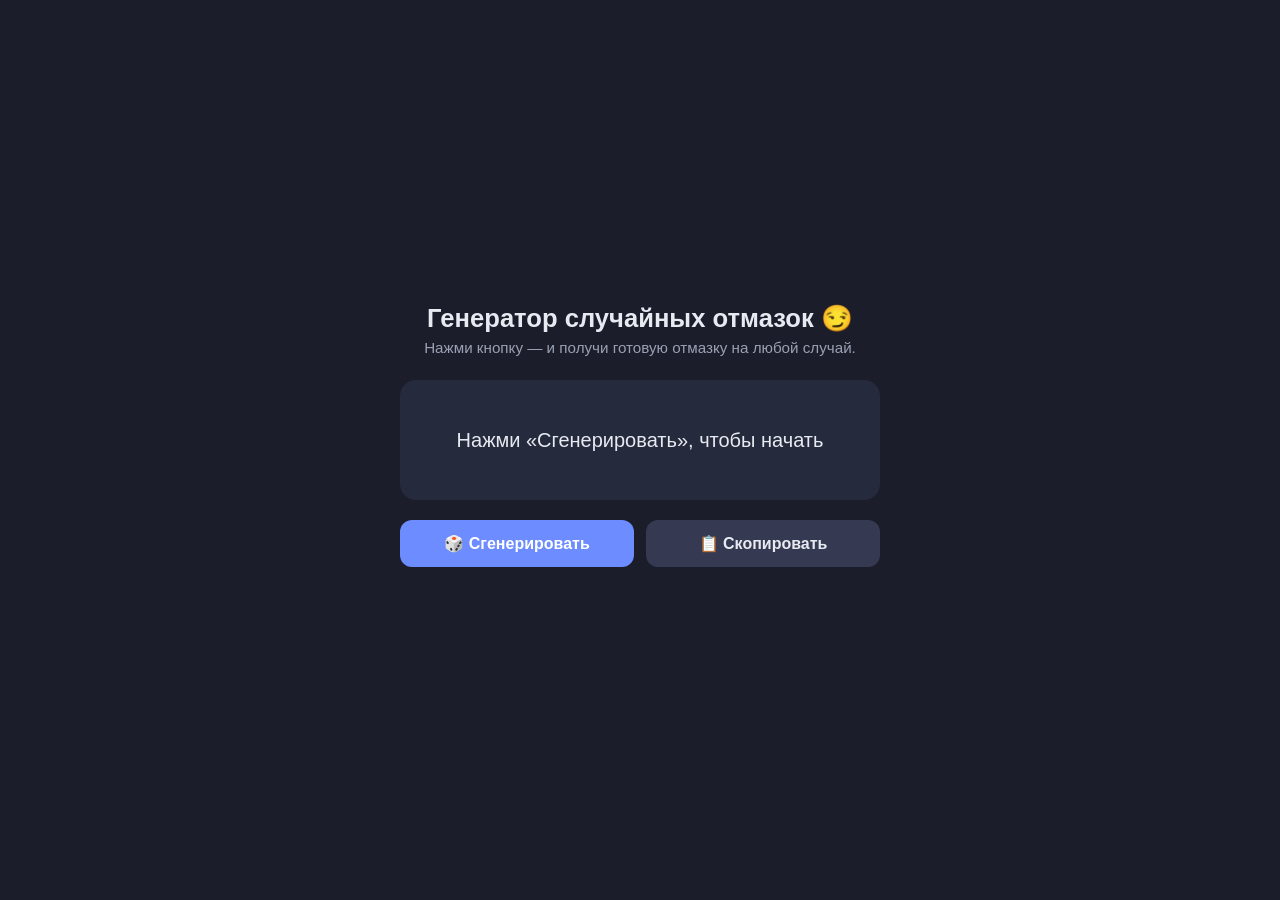
==== excuse.html @ 50b59460 "Add standalone HTML version of the excuse generator https://claude.ai/code/session_01Ab9CjLofzbbfk2J" ====
<!DOCTYPE html>
<html lang="ru">
<head>
<meta charset="UTF-8">
<meta name="viewport" content="width=device-width, initial-scale=1.0">
<title>Генератор случайных отмазок</title>
<style>
  :root {
    --bg: #1b1d2a;
    --card: #262a3d;
    --accent: #6c8cff;
    --gold: #ffce54;
    --text: #e8eaf2;
    --muted: #9aa0b4;
  }
  * { box-sizing: border-box; margin: 0; padding: 0; }
  body {
    font-family: -apple-system, "Segoe UI", Roboto, Arial, sans-serif;
    background: var(--bg);
    color: var(--text);
    min-height: 100vh;
    display: flex;
    align-items: center;
    justify-content: center;
    padding: 20px;
  }
  .app {
    width: 100%;
    max-width: 480px;
    text-align: center;
  }
  h1 {
    font-size: 1.6rem;
    margin-bottom: 6px;
  }
  .subtitle {
    color: var(--muted);
    font-size: 0.95rem;
    margin-bottom: 24px;
  }
  .excuse {
    background: var(--card);
    border-radius: 16px;
    padding: 28px 22px;
    font-size: 1.25rem;
    line-height: 1.5;
    min-height: 120px;
    display: flex;
    align-items: center;
    justify-content: center;
    transition: transform 0.15s ease;
  }
  .excuse.legendary {
    background: linear-gradient(135deg, #3a2f1a, #4a3b1f);
    border: 1px solid var(--gold);
    color: var(--gold);
    font-style: italic;
  }
  .legendary-label {
    display: block;
    font-style: normal;
    font-weight: 700;
    font-size: 0.9rem;
    letter-spacing: 1px;
    margin-bottom: 10px;
  }
  .pop { transform: scale(1.04); }
  .buttons {
    display: flex;
    gap: 12px;
    margin-top: 20px;
  }
  button {
    flex: 1;
    border: none;
    border-radius: 12px;
    padding: 14px 16px;
    font-size: 1rem;
    font-weight: 600;
    cursor: pointer;
    transition: opacity 0.15s ease, transform 0.1s ease;
  }
  button:active { transform: scale(0.97); }
  .btn-generate { background: var(--accent); color: #fff; }
  .btn-copy { background: #353a52; color: var(--text); }
  .btn-copy.copied { background: #3ba55d; color: #fff; }
  .hint {
    margin-top: 18px;
    font-size: 0.8rem;
    color: var(--muted);
    min-height: 1em;
  }
</style>
</head>
<body>
<div class="app">
  <h1>Генератор случайных отмазок 😏</h1>
  <p class="subtitle">Нажми кнопку — и получи готовую отмазку на любой случай.</p>

  <div class="excuse" id="excuse">Нажми «Сгенерировать», чтобы начать</div>

  <div class="buttons">
    <button class="btn-generate" id="generateBtn">🎲 Сгенерировать</button>
    <button class="btn-copy" id="copyBtn">📋 Скопировать</button>
  </div>

  <p class="hint" id="hint"></p>
</div>

<script>
  const EXCUSES = [
    "Я в лесу",
    "Мне гулять с собакой",
    "Завтра рано вставать, поэтому сегодня нельзя веселиться",
    "Рубрика рандомный слив",
    "Послезавтра надо работать, вдруг опоздаю",
    "Нечего надеть",
    "Рубрика молчаливый слив",
    "Кот в мешке - сгенерируй сам",
    "Нужно немного насилия",
    "Татарские посиделки",
  ];

  const LEGENDARY_EXCUSE =
    "Я не пришёл, потому что в этот момент спасал котёнка, " +
    "доставлял пиццу бабушке и одновременно изобретал " +
    "лекарство от понедельников.";

  const LEGENDARY_CHANCE = 0.05;

  const excuseEl = document.getElementById("excuse");
  const generateBtn = document.getElementById("generateBtn");
  const copyBtn = document.getElementById("copyBtn");
  const hintEl = document.getElementById("hint");

  let currentExcuse = "";

  function generateExcuse() {
    if (Math.random() < LEGENDARY_CHANCE) {
      return { text: LEGENDARY_EXCUSE, legendary: true };
    }
    const text = EXCUSES[Math.floor(Math.random() * EXCUSES.length)];
    return { text, legendary: false };
  }

  function showExcuse() {
    const { text, legendary } = generateExcuse();
    currentExcuse = text;

    if (legendary) {
      excuseEl.classList.add("legendary");
      excuseEl.innerHTML =
        '<span class="legendary-label">✨🏆 ЛЕГЕНДАРНАЯ ОТМАЗКА 🏆✨</span>' + text;
    } else {
      excuseEl.classList.remove("legendary");
      excuseEl.textContent = text;
    }

    excuseEl.classList.remove("pop");
    void excuseEl.offsetWidth;
    excuseEl.classList.add("pop");

    copyBtn.classList.remove("copied");
    copyBtn.textContent = "📋 Скопировать";
    hintEl.textContent = "";
  }

  async function copyExcuse() {
    if (!currentExcuse) {
      hintEl.textContent = "Сначала сгенерируй отмазку";
      return;
    }
    try {
      await navigator.clipboard.writeText(currentExcuse);
    } catch {
      const ta = document.createElement("textarea");
      ta.value = currentExcuse;
      document.body.appendChild(ta);
      ta.select();
      document.execCommand("copy");
      document.body.removeChild(ta);
    }
    copyBtn.classList.add("copied");
    copyBtn.textContent = "✅ Скопировано";
    hintEl.textContent = "Отмазка скопирована в буфер обмена";
  }

  generateBtn.addEventListener("click", showExcuse);
  copyBtn.addEventListener("click", copyExcuse);
</script>
</body>
</html>
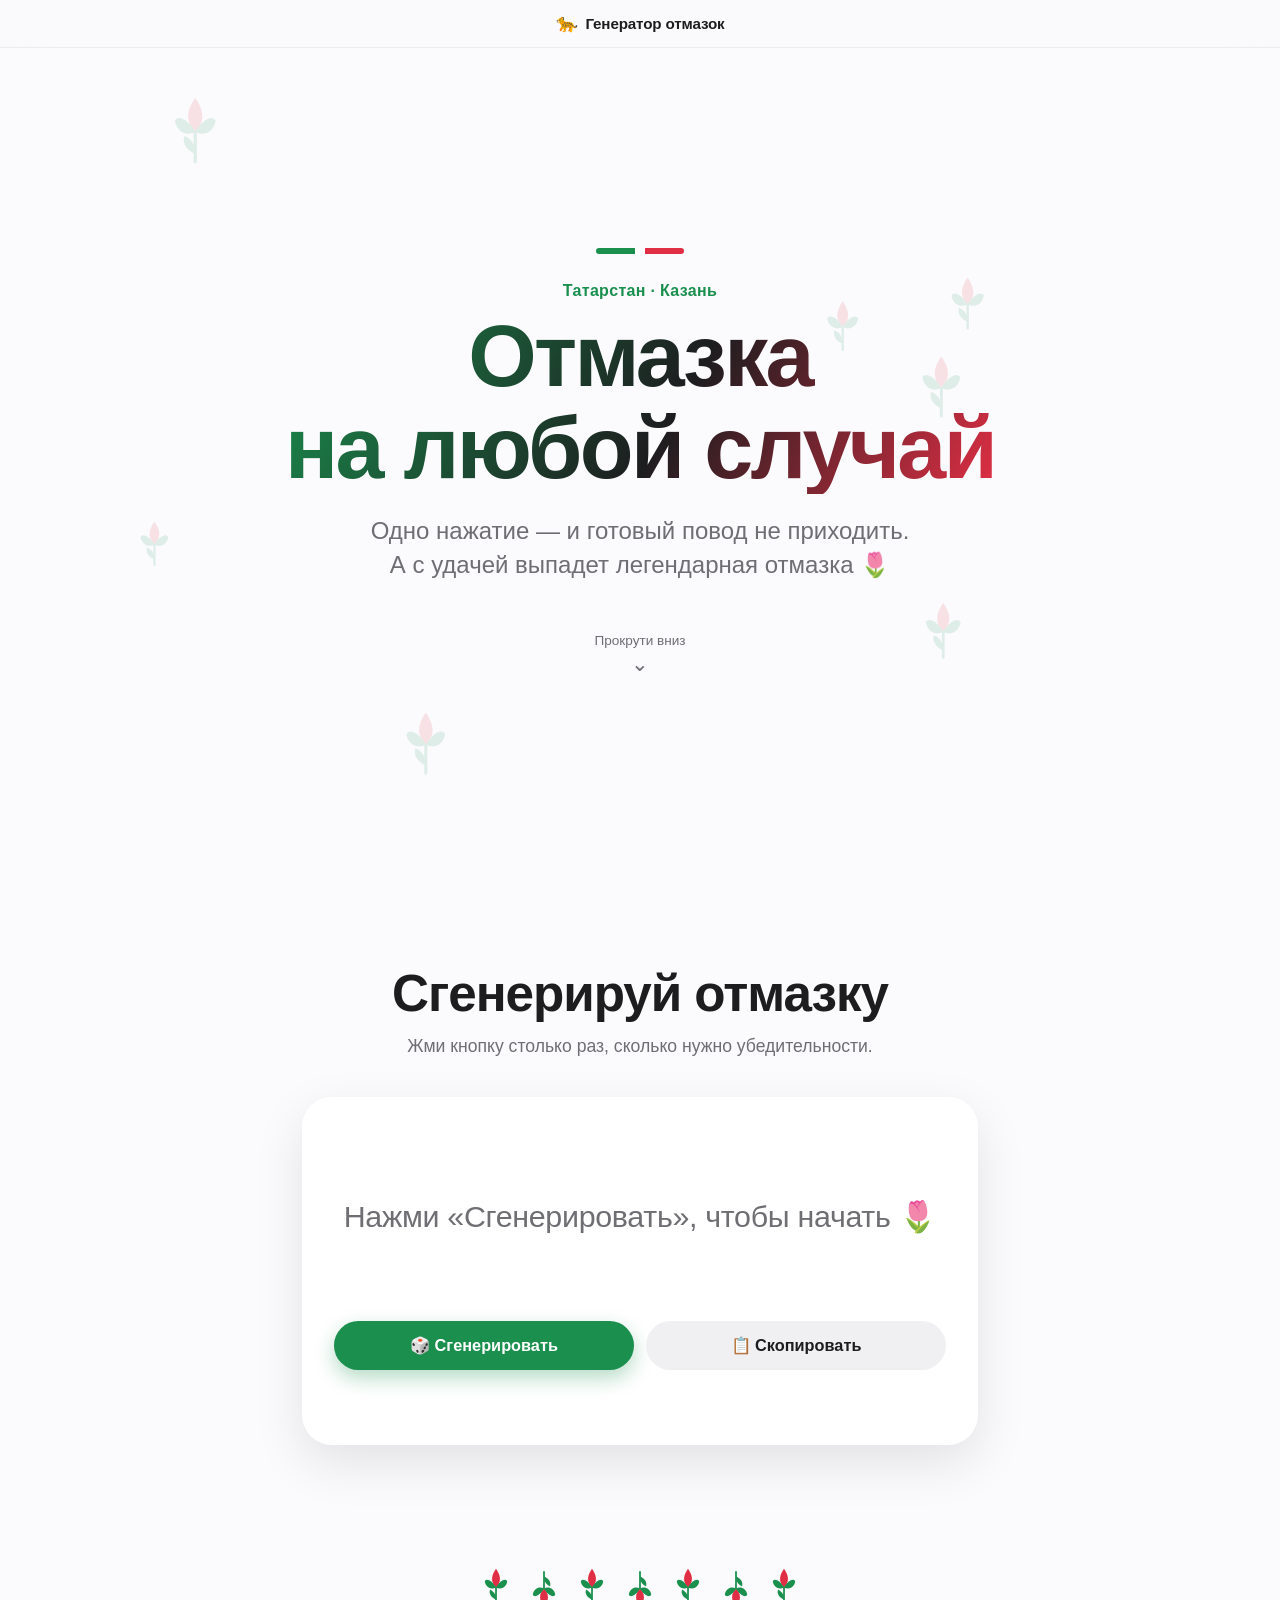
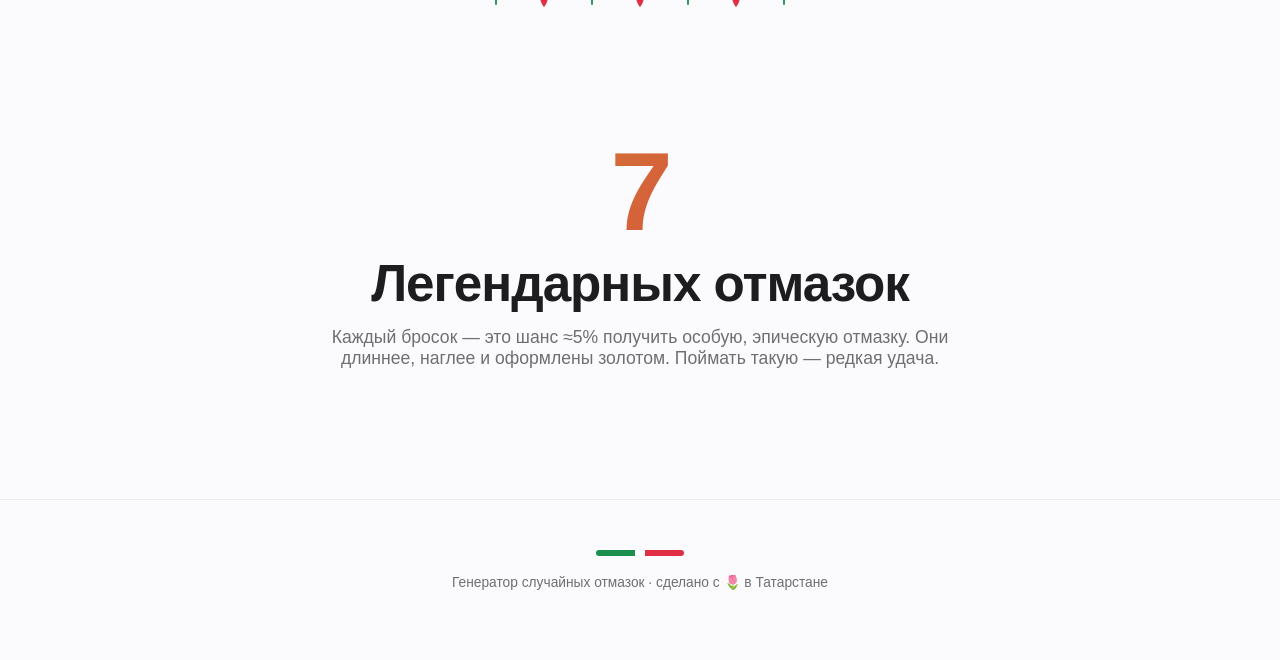
==== commit 721e8e13: "Redesign HTML page with Apple-style layout and Tatar motifs Add Tatar tulip ornaments, flag-color ac" ====
--- a/excuse.html
+++ b/excuse.html
@@ -3,111 +3,360 @@
 <head>
 <meta charset="UTF-8">
 <meta name="viewport" content="width=device-width, initial-scale=1.0">
-<title>Генератор случайных отмазок</title>
+<title>Генератор отмазок · Татарстан</title>
 <style>
   :root {
-    --bg: #1b1d2a;
-    --card: #262a3d;
-    --accent: #6c8cff;
-    --gold: #ffce54;
-    --text: #e8eaf2;
-    --muted: #9aa0b4;
+    --bg: #fbfbfd;
+    --ink: #1d1d1f;
+    --muted: #6e6e73;
+    --green: #1a8f4e;   /* флаг Татарстана */
+    --red: #e02f44;     /* флаг Татарстана */
+    --gold: #c99a2e;
+    --card: #ffffff;
   }
   * { box-sizing: border-box; margin: 0; padding: 0; }
+  html { scroll-behavior: smooth; }
   body {
-    font-family: -apple-system, "Segoe UI", Roboto, Arial, sans-serif;
+    font-family: -apple-system, BlinkMacSystemFont, "SF Pro Display",
+      "SF Pro Text", "Helvetica Neue", Helvetica, Arial, sans-serif;
     background: var(--bg);
-    color: var(--text);
-    min-height: 100vh;
+    color: var(--ink);
+    -webkit-font-smoothing: antialiased;
+    overflow-x: hidden;
+  }
+
+  /* ===== Навигация (как у Apple — тонкая, с размытием) ===== */
+  nav {
+    position: sticky;
+    top: 0;
+    z-index: 50;
     display: flex;
     align-items: center;
     justify-content: center;
-    padding: 20px;
-  }
-  .app {
-    width: 100%;
-    max-width: 480px;
-    text-align: center;
-  }
-  h1 {
-    font-size: 1.6rem;
-    margin-bottom: 6px;
-  }
-  .subtitle {
-    color: var(--muted);
+    gap: 8px;
+    height: 48px;
+    background: rgba(251, 251, 253, 0.8);
+    backdrop-filter: saturate(180%) blur(20px);
+    -webkit-backdrop-filter: saturate(180%) blur(20px);
+    border-bottom: 1px solid rgba(0, 0, 0, 0.06);
     font-size: 0.95rem;
-    margin-bottom: 24px;
-  }
-  .excuse {
-    background: var(--card);
-    border-radius: 16px;
-    padding: 28px 22px;
-    font-size: 1.25rem;
-    line-height: 1.5;
-    min-height: 120px;
+    font-weight: 600;
+    letter-spacing: -0.01em;
+  }
+  nav .leopard { font-size: 1.1rem; }
+
+  /* ===== Геро ===== */
+  header {
+    min-height: 92vh;
     display: flex;
+    flex-direction: column;
     align-items: center;
     justify-content: center;
-    transition: transform 0.15s ease;
-  }
+    text-align: center;
+    padding: 40px 22px;
+    position: relative;
+  }
+  /* полоска цветов флага Татарстана */
+  .flag-bar {
+    width: 88px;
+    height: 6px;
+    border-radius: 6px;
+    overflow: hidden;
+    display: flex;
+    margin-bottom: 28px;
+    opacity: 0;
+    animation: fadeUp 0.9s 0.1s ease forwards;
+  }
+  .flag-bar i { flex: 1; display: block; }
+  .flag-bar .g { background: var(--green); }
+  .flag-bar .w { background: #ffffff; flex: 0 0 12%; }
+  .flag-bar .r { background: var(--red); }
+
+  .eyebrow {
+    font-size: 1rem;
+    font-weight: 600;
+    color: var(--green);
+    letter-spacing: 0.02em;
+    margin-bottom: 10px;
+    opacity: 0;
+    animation: fadeUp 0.9s 0.2s ease forwards;
+  }
+  h1 {
+    font-size: clamp(2.8rem, 8vw, 5.5rem);
+    font-weight: 700;
+    line-height: 1.05;
+    letter-spacing: -0.03em;
+    background: linear-gradient(120deg, var(--green), var(--ink) 55%, var(--red));
+    -webkit-background-clip: text;
+    background-clip: text;
+    color: transparent;
+    opacity: 0;
+    animation: fadeUp 1s 0.32s ease forwards;
+  }
+  .lead {
+    margin-top: 20px;
+    max-width: 560px;
+    font-size: clamp(1.1rem, 2.4vw, 1.5rem);
+    color: var(--muted);
+    line-height: 1.4;
+    opacity: 0;
+    animation: fadeUp 1s 0.46s ease forwards;
+  }
+  .scroll-cue {
+    margin-top: 52px;
+    font-size: 0.85rem;
+    color: var(--muted);
+    opacity: 0;
+    animation: fadeUp 1s 0.6s ease forwards;
+  }
+  .scroll-cue span {
+    display: block;
+    font-size: 1.3rem;
+    margin-top: 4px;
+    animation: bob 1.8s ease-in-out infinite;
+  }
+
+  /* плавающие тюльпаны на фоне */
+  .floaters { position: absolute; inset: 0; overflow: hidden; pointer-events: none; }
+  .floaters .tulip-svg {
+    position: absolute;
+    width: 34px;
+    opacity: 0.12;
+    animation: drift 14s ease-in-out infinite;
+  }
+
+  /* ===== Секции ===== */
+  section {
+    max-width: 720px;
+    margin: 0 auto;
+    padding: 90px 22px;
+  }
+  .reveal {
+    opacity: 0;
+    transform: translateY(48px);
+    transition: opacity 0.9s ease, transform 0.9s cubic-bezier(0.2, 0.7, 0.2, 1);
+  }
+  .reveal.in { opacity: 1; transform: translateY(0); }
+
+  h2 {
+    font-size: clamp(2rem, 5vw, 3.2rem);
+    font-weight: 700;
+    letter-spacing: -0.02em;
+    text-align: center;
+    line-height: 1.1;
+  }
+  .section-sub {
+    text-align: center;
+    color: var(--muted);
+    font-size: 1.1rem;
+    margin-top: 14px;
+    margin-bottom: 40px;
+  }
+
+  /* ===== Карточка генератора ===== */
+  .card {
+    background: var(--card);
+    border-radius: 30px;
+    padding: 44px 32px;
+    box-shadow: 0 18px 50px rgba(0, 0, 0, 0.1);
+    text-align: center;
+  }
+  .excuse {
+    font-size: clamp(1.3rem, 3.6vw, 1.9rem);
+    font-weight: 600;
+    line-height: 1.4;
+    letter-spacing: -0.01em;
+    min-height: 150px;
+    display: flex;
+    flex-direction: column;
+    align-items: center;
+    justify-content: center;
+    transition: opacity 0.22s ease, transform 0.22s ease;
+  }
+  .excuse.placeholder { color: var(--muted); font-weight: 500; }
+
   .excuse.legendary {
-    background: linear-gradient(135deg, #3a2f1a, #4a3b1f);
-    border: 1px solid var(--gold);
+    background: linear-gradient(135deg, #1d1d1f, #2c2616);
+    border-radius: 22px;
+    padding: 30px 22px;
+    margin: -6px 0;
+    color: #f4d98a;
+    position: relative;
+    overflow: hidden;
+  }
+  .excuse.legendary::after {
+    content: "";
+    position: absolute;
+    top: 0; left: -60%;
+    width: 50%; height: 100%;
+    background: linear-gradient(100deg, transparent, rgba(255,255,255,0.35), transparent);
+    animation: shimmer 2.6s ease-in-out infinite;
+  }
+  .legend-label {
+    font-size: 0.82rem;
+    font-weight: 700;
+    letter-spacing: 0.14em;
     color: var(--gold);
-    font-style: italic;
-  }
-  .legendary-label {
-    display: block;
-    font-style: normal;
-    font-weight: 700;
-    font-size: 0.9rem;
-    letter-spacing: 1px;
-    margin-bottom: 10px;
-  }
-  .pop { transform: scale(1.04); }
+    margin-bottom: 14px;
+  }
+
   .buttons {
     display: flex;
     gap: 12px;
-    margin-top: 20px;
+    margin-top: 30px;
+    flex-wrap: wrap;
   }
   button {
     flex: 1;
+    min-width: 160px;
     border: none;
-    border-radius: 12px;
-    padding: 14px 16px;
-    font-size: 1rem;
+    border-radius: 980px;
+    padding: 15px 22px;
+    font-size: 1.02rem;
     font-weight: 600;
+    font-family: inherit;
     cursor: pointer;
-    transition: opacity 0.15s ease, transform 0.1s ease;
-  }
-  button:active { transform: scale(0.97); }
-  .btn-generate { background: var(--accent); color: #fff; }
-  .btn-copy { background: #353a52; color: var(--text); }
-  .btn-copy.copied { background: #3ba55d; color: #fff; }
-  .hint {
-    margin-top: 18px;
-    font-size: 0.8rem;
+    transition: transform 0.12s ease, box-shadow 0.2s ease, background 0.2s ease;
+  }
+  button:active { transform: scale(0.96); }
+  .btn-generate {
+    background: var(--green);
+    color: #fff;
+    box-shadow: 0 8px 20px rgba(26, 143, 78, 0.32);
+  }
+  .btn-generate:hover { transform: translateY(-2px); box-shadow: 0 12px 26px rgba(26,143,78,0.4); }
+  .btn-copy { background: #f0f0f2; color: var(--ink); }
+  .btn-copy:hover { background: #e7e7ea; transform: translateY(-2px); }
+  .btn-copy.copied { background: var(--green); color: #fff; }
+
+  .hint { margin-top: 16px; font-size: 0.86rem; color: var(--muted); min-height: 1.1em; }
+
+  /* ===== Блок про легендарные ===== */
+  .legend-block { text-align: center; }
+  .big-stat {
+    font-size: clamp(3.5rem, 12vw, 7rem);
+    font-weight: 700;
+    letter-spacing: -0.03em;
+    background: linear-gradient(120deg, var(--gold), var(--red));
+    -webkit-background-clip: text;
+    background-clip: text;
+    color: transparent;
+  }
+
+  /* ===== Орнаментальный разделитель из тюльпанов ===== */
+  .ornament {
+    display: flex;
+    justify-content: center;
+    gap: 18px;
+    padding: 30px 0;
+  }
+  .ornament .tulip-svg { width: 30px; }
+  .ornament .tulip-svg:nth-child(even) { transform: rotate(180deg) translateY(-4px); }
+
+  footer {
+    text-align: center;
+    padding: 50px 22px 70px;
     color: var(--muted);
-    min-height: 1em;
+    font-size: 0.86rem;
+    border-top: 1px solid rgba(0, 0, 0, 0.06);
+  }
+  footer .flag-bar { margin: 0 auto 18px; animation: none; opacity: 1; }
+
+  /* падающие тюльпаны при легендарной отмазке */
+  .tulip-fall {
+    position: fixed;
+    top: -40px;
+    font-size: 26px;
+    pointer-events: none;
+    z-index: 999;
+    animation: fall 2.6s ease-in forwards;
+  }
+
+  /* ===== Анимации ===== */
+  @keyframes fadeUp {
+    from { opacity: 0; transform: translateY(34px); }
+    to { opacity: 1; transform: translateY(0); }
+  }
+  @keyframes bob {
+    0%, 100% { transform: translateY(0); }
+    50% { transform: translateY(6px); }
+  }
+  @keyframes drift {
+    0%, 100% { transform: translateY(0) rotate(0deg); }
+    50% { transform: translateY(-26px) rotate(8deg); }
+  }
+  @keyframes shimmer {
+    0% { left: -60%; }
+    60%, 100% { left: 130%; }
+  }
+  @keyframes pop {
+    0% { transform: scale(0.94); }
+    60% { transform: scale(1.03); }
+    100% { transform: scale(1); }
+  }
+  @keyframes fall {
+    to { transform: translateY(105vh) rotate(360deg); opacity: 0; }
+  }
+  @media (prefers-reduced-motion: reduce) {
+    *, ::after, ::before { animation: none !important; transition: none !important; }
+    .reveal { opacity: 1; transform: none; }
   }
 </style>
 </head>
 <body>
-<div class="app">
-  <h1>Генератор случайных отмазок 😏</h1>
-  <p class="subtitle">Нажми кнопку — и получи готовую отмазку на любой случай.</p>
-
-  <div class="excuse" id="excuse">Нажми «Сгенерировать», чтобы начать</div>
-
-  <div class="buttons">
-    <button class="btn-generate" id="generateBtn">🎲 Сгенерировать</button>
-    <button class="btn-copy" id="copyBtn">📋 Скопировать</button>
+
+<nav>
+  <span class="leopard">🐆</span>
+  <span>Генератор отмазок</span>
+</nav>
+
+<header>
+  <div class="floaters" id="floaters"></div>
+
+  <div class="flag-bar"><i class="g"></i><i class="w"></i><i class="r"></i></div>
+  <p class="eyebrow">Татарстан · Казань</p>
+  <h1>Отмазка<br>на любой случай</h1>
+  <p class="lead">
+    Одно нажатие — и готовый повод не приходить.
+    А с удачей выпадет легендарная отмазка 🌷
+  </p>
+  <p class="scroll-cue">Прокрути вниз<span>⌄</span></p>
+</header>
+
+<section class="reveal">
+  <h2>Сгенерируй отмазку</h2>
+  <p class="section-sub">Жми кнопку столько раз, сколько нужно убедительности.</p>
+
+  <div class="card">
+    <div class="excuse placeholder" id="excuse">Нажми «Сгенерировать», чтобы начать 🌷</div>
+    <div class="buttons">
+      <button class="btn-generate" id="generateBtn">🎲 Сгенерировать</button>
+      <button class="btn-copy" id="copyBtn">📋 Скопировать</button>
+    </div>
+    <p class="hint" id="hint"></p>
   </div>
-
-  <p class="hint" id="hint"></p>
-</div>
+</section>
+
+<div class="ornament reveal" id="ornament"></div>
+
+<section class="reveal">
+  <div class="legend-block">
+    <div class="big-stat" id="legendCount">7</div>
+    <h2>Легендарных отмазок</h2>
+    <p class="section-sub">
+      Каждый бросок — это шанс ≈5% получить особую, эпическую отмазку.
+      Они длиннее, наглее и оформлены золотом. Поймать такую — редкая удача.
+    </p>
+  </div>
+</section>
+
+<footer>
+  <div class="flag-bar"><i class="g"></i><i class="w"></i><i class="r"></i></div>
+  Генератор случайных отмазок · сделано с 🌷 в Татарстане
+</footer>
 
 <script>
+  /* ===== Данные ===== */
   const EXCUSES = [
     "Я в лесу",
     "Мне гулять с собакой",
@@ -121,23 +370,48 @@
     "Татарские посиделки",
   ];
 
-  const LEGENDARY_EXCUSE =
+  const LEGENDARY_EXCUSES = [
     "Я не пришёл, потому что в этот момент спасал котёнка, " +
-    "доставлял пиццу бабушке и одновременно изобретал " +
-    "лекарство от понедельников.";
+      "доставлял пиццу бабушке и одновременно изобретал лекарство от понедельников.",
+    "Меня позвали почётным гостем на тайный съезд котов — " +
+      "отказаться было невозможно, это вопрос чести.",
+    "Прости, я застрял в очереди за чак-чаком, и она оказалась " +
+      "длиннее Великой Татарской стены.",
+    "Меня похитили инопланетяне, но узнав, что у меня нет конкретных " +
+      "планов, разочарованно вернули обратно.",
+    "Я медитировал так глубоко, что достиг просветления и теперь " +
+      "физически не могу выйти из дома до следующего вторника.",
+    "Ак Барс лично попросил меня охранять Казань этой ночью — " +
+      "такому барсу не отказывают.",
+    "Я открыл портал в параллельную вселенную, а там как раз " +
+      "начинались более важные татарские посиделки.",
+  ];
 
   const LEGENDARY_CHANCE = 0.05;
 
+  /* ===== SVG-тюльпан (татарский национальный символ) ===== */
+  const TULIP = `<svg class="tulip-svg" viewBox="0 0 40 56" fill="none"
+      xmlns="http://www.w3.org/2000/svg">
+      <path d="M20 5 C13 15 13 23 20 30 C27 23 27 15 20 5Z" fill="#e02f44"/>
+      <path d="M20 30 C15 21 7 17 5 22 C7 31 14 33 20 30Z" fill="#1a8f4e"/>
+      <path d="M20 30 C25 21 33 17 35 22 C33 31 26 33 20 30Z" fill="#1a8f4e"/>
+      <path d="M20 30 L20 52" stroke="#1a8f4e" stroke-width="2.4"
+        stroke-linecap="round"/>
+      <path d="M20 46 C14 44 10 38 12 33 C18 35 20 41 20 46Z" fill="#1a8f4e"/>
+    </svg>`;
+
+  /* ===== Генерация ===== */
+  let currentExcuse = "";
   const excuseEl = document.getElementById("excuse");
-  const generateBtn = document.getElementById("generateBtn");
   const copyBtn = document.getElementById("copyBtn");
   const hintEl = document.getElementById("hint");
 
-  let currentExcuse = "";
-
   function generateExcuse() {
     if (Math.random() < LEGENDARY_CHANCE) {
-      return { text: LEGENDARY_EXCUSE, legendary: true };
+      const text = LEGENDARY_EXCUSES[
+        Math.floor(Math.random() * LEGENDARY_EXCUSES.length)
+      ];
+      return { text, legendary: true };
     }
     const text = EXCUSES[Math.floor(Math.random() * EXCUSES.length)];
     return { text, legendary: false };
@@ -147,22 +421,29 @@
     const { text, legendary } = generateExcuse();
     currentExcuse = text;
 
-    if (legendary) {
-      excuseEl.classList.add("legendary");
-      excuseEl.innerHTML =
-        '<span class="legendary-label">✨🏆 ЛЕГЕНДАРНАЯ ОТМАЗКА 🏆✨</span>' + text;
-    } else {
-      excuseEl.classList.remove("legendary");
-      excuseEl.textContent = text;
-    }
-
-    excuseEl.classList.remove("pop");
-    void excuseEl.offsetWidth;
-    excuseEl.classList.add("pop");
-
-    copyBtn.classList.remove("copied");
-    copyBtn.textContent = "📋 Скопировать";
-    hintEl.textContent = "";
+    excuseEl.style.opacity = "0";
+    excuseEl.style.transform = "translateY(12px)";
+
+    setTimeout(() => {
+      excuseEl.classList.remove("placeholder");
+      if (legendary) {
+        excuseEl.classList.add("legendary");
+        excuseEl.innerHTML =
+          '<span class="legend-label">🏆 ЛЕГЕНДАРНАЯ ОТМАЗКА 🏆</span>' + text;
+        rainTulips();
+      } else {
+        excuseEl.classList.remove("legendary");
+        excuseEl.textContent = text;
+      }
+      excuseEl.style.opacity = "1";
+      excuseEl.style.transform = "translateY(0)";
+      excuseEl.style.animation = "pop 0.4s ease";
+      setTimeout(() => (excuseEl.style.animation = ""), 400);
+
+      copyBtn.classList.remove("copied");
+      copyBtn.textContent = "📋 Скопировать";
+      hintEl.textContent = "";
+    }, 200);
   }
 
   async function copyExcuse() {
@@ -185,8 +466,54 @@
     hintEl.textContent = "Отмазка скопирована в буфер обмена";
   }
 
-  generateBtn.addEventListener("click", showExcuse);
+  /* падающие тюльпаны при легендарной отмазке */
+  function rainTulips() {
+    for (let i = 0; i < 16; i++) {
+      const t = document.createElement("div");
+      t.className = "tulip-fall";
+      t.textContent = "🌷";
+      t.style.left = Math.random() * 100 + "vw";
+      t.style.animationDelay = Math.random() * 0.6 + "s";
+      t.style.fontSize = 18 + Math.random() * 22 + "px";
+      document.body.appendChild(t);
+      setTimeout(() => t.remove(), 3400);
+    }
+  }
+
+  document.getElementById("generateBtn").addEventListener("click", showExcuse);
   copyBtn.addEventListener("click", copyExcuse);
+
+  /* ===== Орнамент из тюльпанов ===== */
+  document.getElementById("ornament").innerHTML = TULIP.repeat(7);
+
+  /* ===== Плавающие тюльпаны на фоне ===== */
+  const floaters = document.getElementById("floaters");
+  for (let i = 0; i < 7; i++) {
+    floaters.insertAdjacentHTML("beforeend", TULIP);
+  }
+  floaters.querySelectorAll(".tulip-svg").forEach((el) => {
+    el.style.left = Math.random() * 90 + "%";
+    el.style.top = Math.random() * 85 + "%";
+    el.style.animationDelay = Math.random() * 7 + "s";
+    el.style.width = 26 + Math.random() * 30 + "px";
+  });
+
+  /* ===== Счётчик легендарных ===== */
+  document.getElementById("legendCount").textContent = LEGENDARY_EXCUSES.length;
+
+  /* ===== Появление секций при прокрутке ===== */
+  const io = new IntersectionObserver(
+    (entries) => {
+      entries.forEach((e) => {
+        if (e.isIntersecting) {
+          e.target.classList.add("in");
+          io.unobserve(e.target);
+        }
+      });
+    },
+    { threshold: 0.15 }
+  );
+  document.querySelectorAll(".reveal").forEach((el) => io.observe(el));
 </script>
 </body>
 </html>
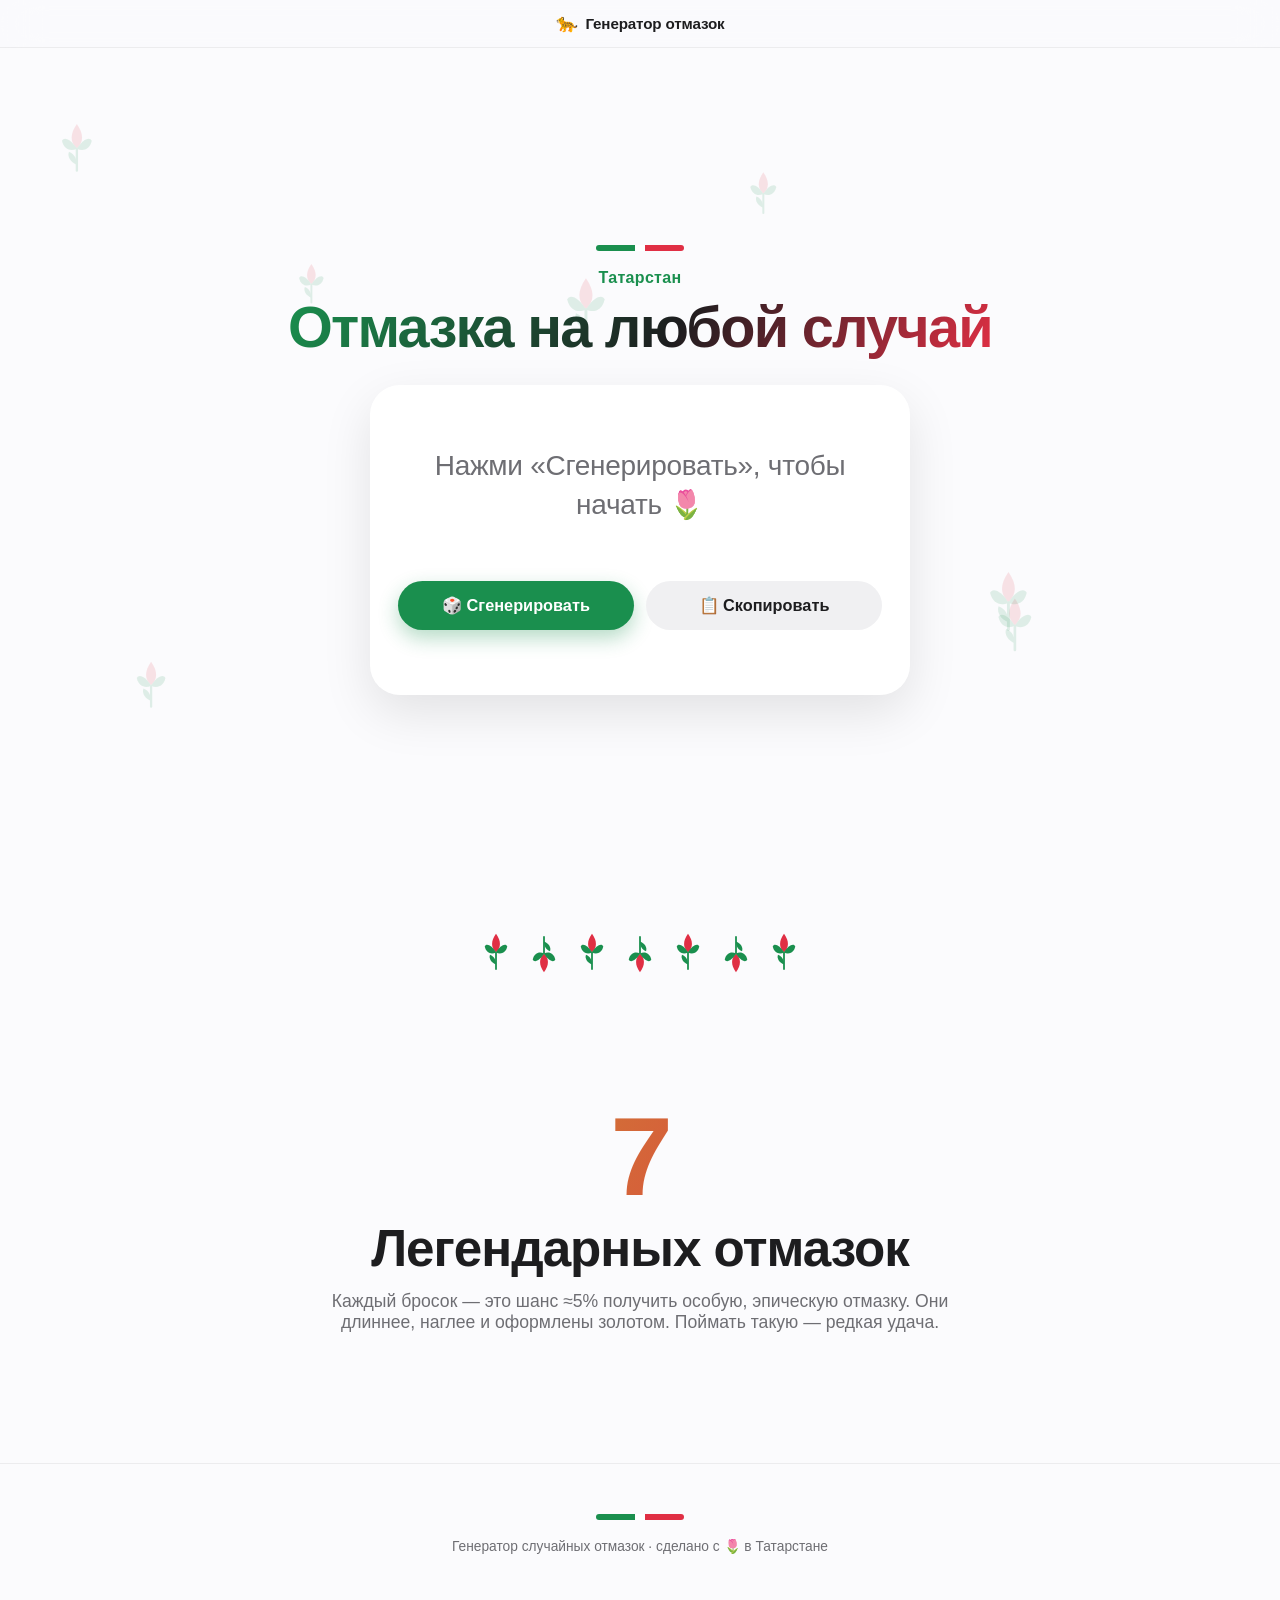
==== commit 60064548: "Fit generator on first screen without scrolling Move the generator card into the hero, drop the scro" ====
--- a/excuse.html
+++ b/excuse.html
@@ -45,15 +45,15 @@
   }
   nav .leopard { font-size: 1.1rem; }
 
-  /* ===== Геро ===== */
+  /* ===== Геро + генератор на одном экране ===== */
   header {
-    min-height: 92vh;
+    min-height: calc(100vh - 48px);
     display: flex;
     flex-direction: column;
     align-items: center;
     justify-content: center;
     text-align: center;
-    padding: 40px 22px;
+    padding: 28px 22px 36px;
     position: relative;
   }
   /* полоска цветов флага Татарстана */
@@ -63,7 +63,7 @@
     border-radius: 6px;
     overflow: hidden;
     display: flex;
-    margin-bottom: 28px;
+    margin-bottom: 18px;
     opacity: 0;
     animation: fadeUp 0.9s 0.1s ease forwards;
   }
@@ -82,9 +82,9 @@
     animation: fadeUp 0.9s 0.2s ease forwards;
   }
   h1 {
-    font-size: clamp(2.8rem, 8vw, 5.5rem);
+    font-size: clamp(2.1rem, 6vw, 3.6rem);
     font-weight: 700;
-    line-height: 1.05;
+    line-height: 1.07;
     letter-spacing: -0.03em;
     background: linear-gradient(120deg, var(--green), var(--ink) 55%, var(--red));
     -webkit-background-clip: text;
@@ -93,28 +93,6 @@
     opacity: 0;
     animation: fadeUp 1s 0.32s ease forwards;
   }
-  .lead {
-    margin-top: 20px;
-    max-width: 560px;
-    font-size: clamp(1.1rem, 2.4vw, 1.5rem);
-    color: var(--muted);
-    line-height: 1.4;
-    opacity: 0;
-    animation: fadeUp 1s 0.46s ease forwards;
-  }
-  .scroll-cue {
-    margin-top: 52px;
-    font-size: 0.85rem;
-    color: var(--muted);
-    opacity: 0;
-    animation: fadeUp 1s 0.6s ease forwards;
-  }
-  .scroll-cue span {
-    display: block;
-    font-size: 1.3rem;
-    margin-top: 4px;
-    animation: bob 1.8s ease-in-out infinite;
-  }
 
   /* плавающие тюльпаны на фоне */
   .floaters { position: absolute; inset: 0; overflow: hidden; pointer-events: none; }
@@ -155,18 +133,23 @@
 
   /* ===== Карточка генератора ===== */
   .card {
+    width: 100%;
+    max-width: 540px;
+    margin-top: 26px;
     background: var(--card);
     border-radius: 30px;
-    padding: 44px 32px;
+    padding: 34px 28px;
     box-shadow: 0 18px 50px rgba(0, 0, 0, 0.1);
     text-align: center;
+    opacity: 0;
+    animation: fadeUp 1s 0.5s ease forwards;
   }
   .excuse {
-    font-size: clamp(1.3rem, 3.6vw, 1.9rem);
+    font-size: clamp(1.25rem, 3.4vw, 1.75rem);
     font-weight: 600;
     line-height: 1.4;
     letter-spacing: -0.01em;
-    min-height: 150px;
+    min-height: 132px;
     display: flex;
     flex-direction: column;
     align-items: center;
@@ -277,10 +260,6 @@
     from { opacity: 0; transform: translateY(34px); }
     to { opacity: 1; transform: translateY(0); }
   }
-  @keyframes bob {
-    0%, 100% { transform: translateY(0); }
-    50% { transform: translateY(6px); }
-  }
   @keyframes drift {
     0%, 100% { transform: translateY(0) rotate(0deg); }
     50% { transform: translateY(-26px) rotate(8deg); }
@@ -314,18 +293,8 @@
   <div class="floaters" id="floaters"></div>
 
   <div class="flag-bar"><i class="g"></i><i class="w"></i><i class="r"></i></div>
-  <p class="eyebrow">Татарстан · Казань</p>
-  <h1>Отмазка<br>на любой случай</h1>
-  <p class="lead">
-    Одно нажатие — и готовый повод не приходить.
-    А с удачей выпадет легендарная отмазка 🌷
-  </p>
-  <p class="scroll-cue">Прокрути вниз<span>⌄</span></p>
-</header>
-
-<section class="reveal">
-  <h2>Сгенерируй отмазку</h2>
-  <p class="section-sub">Жми кнопку столько раз, сколько нужно убедительности.</p>
+  <p class="eyebrow">Татарстан</p>
+  <h1>Отмазка на любой случай</h1>
 
   <div class="card">
     <div class="excuse placeholder" id="excuse">Нажми «Сгенерировать», чтобы начать 🌷</div>
@@ -335,7 +304,7 @@
     </div>
     <p class="hint" id="hint"></p>
   </div>
-</section>
+</header>
 
 <div class="ornament reveal" id="ornament"></div>
 
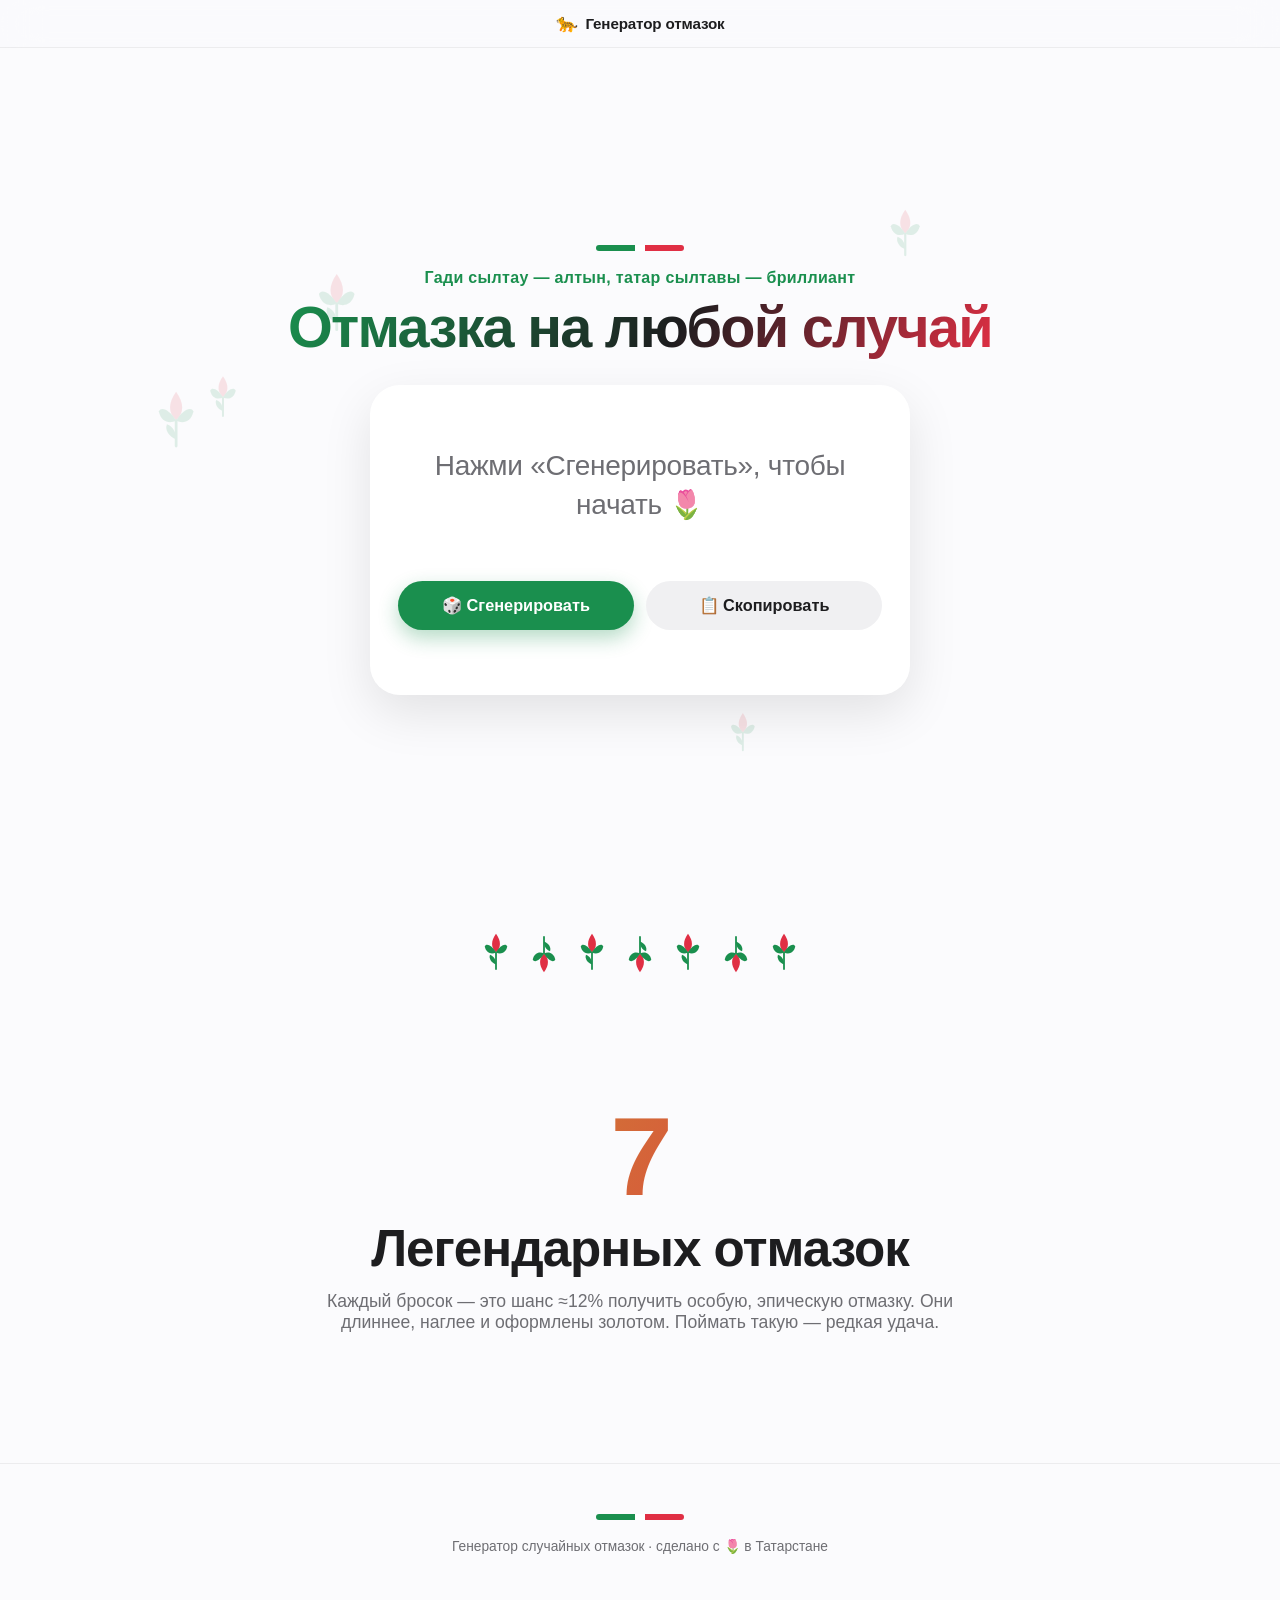
==== commit 60779dad: "Add Tatar tagline and raise legendary excuse chance to 12% Replace the region label with a Tatar-lan" ====
--- a/excuse.html
+++ b/excuse.html
@@ -293,7 +293,7 @@
   <div class="floaters" id="floaters"></div>
 
   <div class="flag-bar"><i class="g"></i><i class="w"></i><i class="r"></i></div>
-  <p class="eyebrow">Татарстан</p>
+  <p class="eyebrow">Гади сылтау — алтын, татар сылтавы — бриллиант</p>
   <h1>Отмазка на любой случай</h1>
 
   <div class="card">
@@ -313,7 +313,7 @@
     <div class="big-stat" id="legendCount">7</div>
     <h2>Легендарных отмазок</h2>
     <p class="section-sub">
-      Каждый бросок — это шанс ≈5% получить особую, эпическую отмазку.
+      Каждый бросок — это шанс ≈12% получить особую, эпическую отмазку.
       Они длиннее, наглее и оформлены золотом. Поймать такую — редкая удача.
     </p>
   </div>
@@ -356,7 +356,7 @@
       "начинались более важные татарские посиделки.",
   ];
 
-  const LEGENDARY_CHANCE = 0.05;
+  const LEGENDARY_CHANCE = 0.12;
 
   /* ===== SVG-тюльпан (татарский национальный символ) ===== */
   const TULIP = `<svg class="tulip-svg" viewBox="0 0 40 56" fill="none"
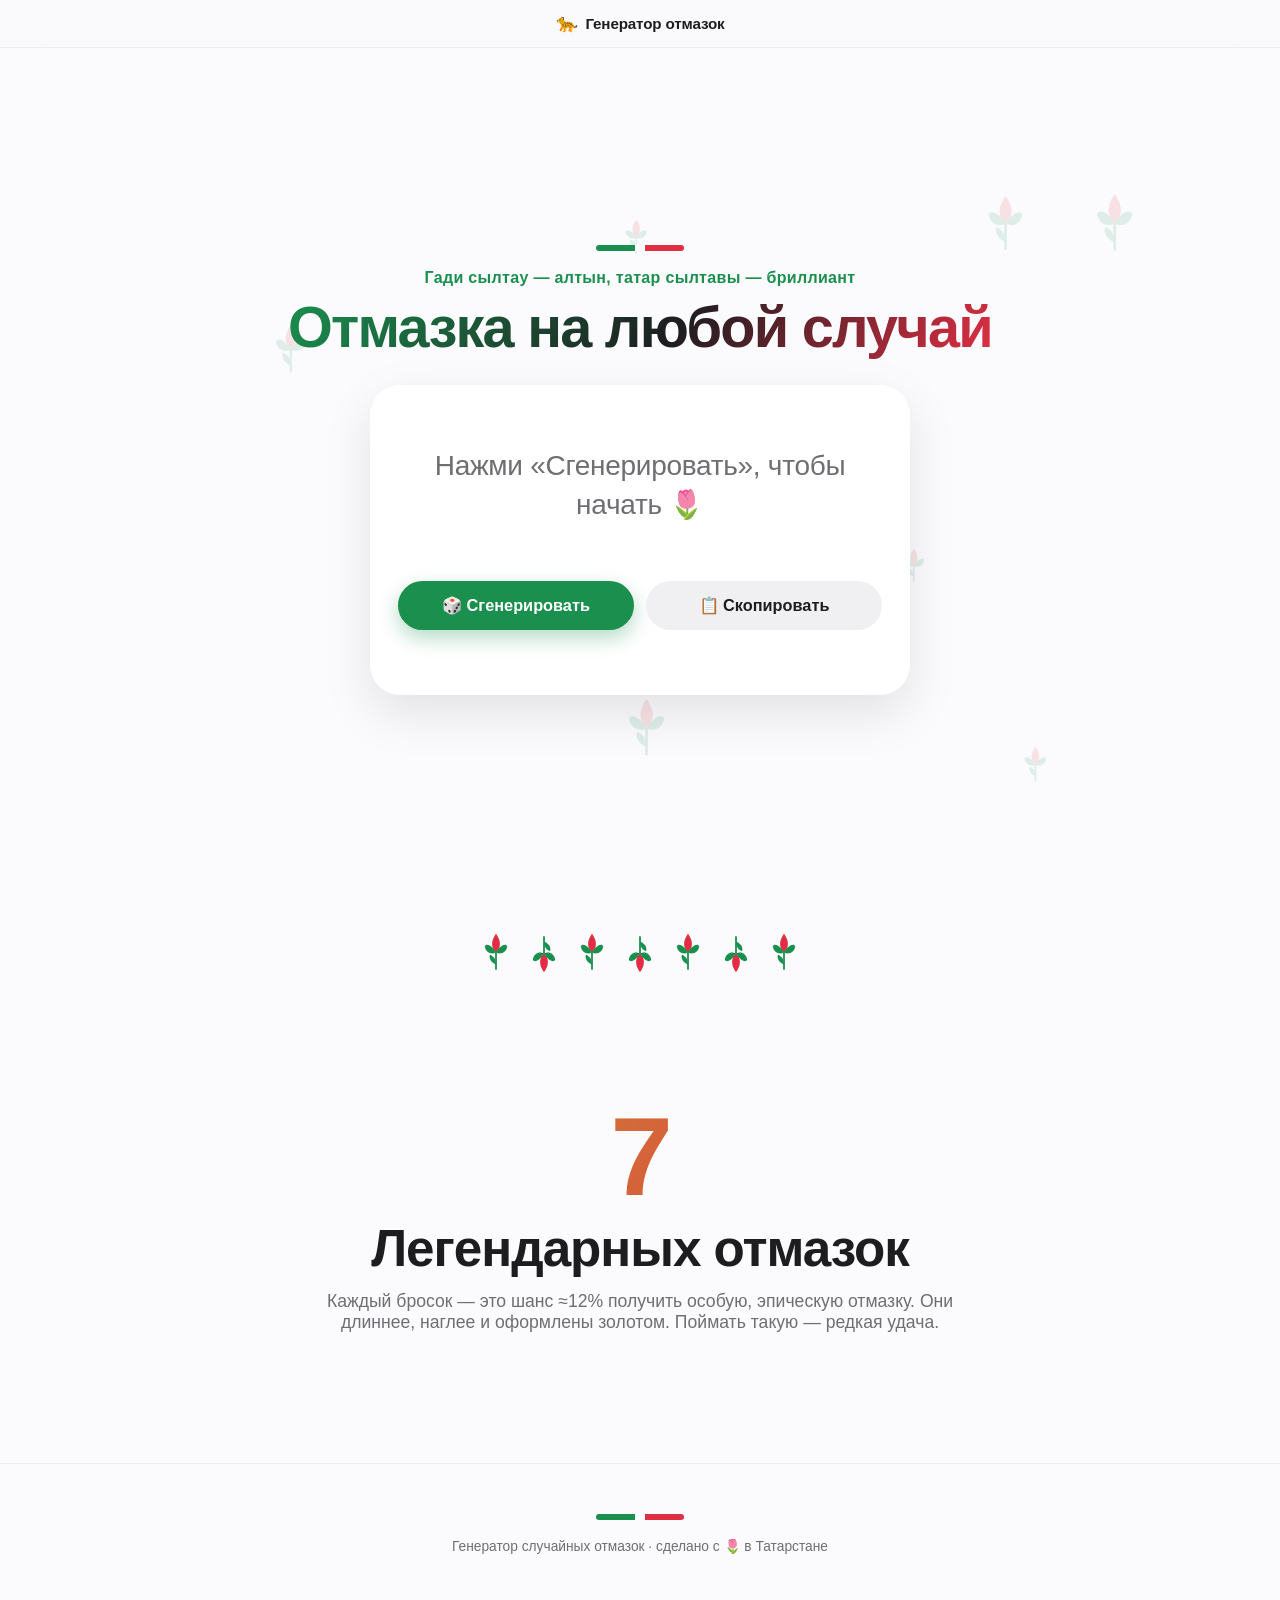
==== commit fc97c61b: "Add three excuses and prevent the same one twice in a row https://claude.ai/code/session_01Ab9CjLofz" ====
--- a/excuse.html
+++ b/excuse.html
@@ -337,6 +337,9 @@
     "Кот в мешке - сгенерируй сам",
     "Нужно немного насилия",
     "Татарские посиделки",
+    "Я стесняюсь",
+    "Буду делать тоже самое но одна",
+    "Аузене яп",
   ];
 
   const LEGENDARY_EXCUSES = [
@@ -375,7 +378,7 @@
   const copyBtn = document.getElementById("copyBtn");
   const hintEl = document.getElementById("hint");
 
-  function generateExcuse() {
+  function rollExcuse() {
     if (Math.random() < LEGENDARY_CHANCE) {
       const text = LEGENDARY_EXCUSES[
         Math.floor(Math.random() * LEGENDARY_EXCUSES.length)
@@ -384,6 +387,15 @@
     }
     const text = EXCUSES[Math.floor(Math.random() * EXCUSES.length)];
     return { text, legendary: false };
+  }
+
+  /* не повторяем ту же отмазку, что показана сейчас */
+  function generateExcuse() {
+    let result;
+    do {
+      result = rollExcuse();
+    } while (result.text === currentExcuse);
+    return result;
   }
 
   function showExcuse() {
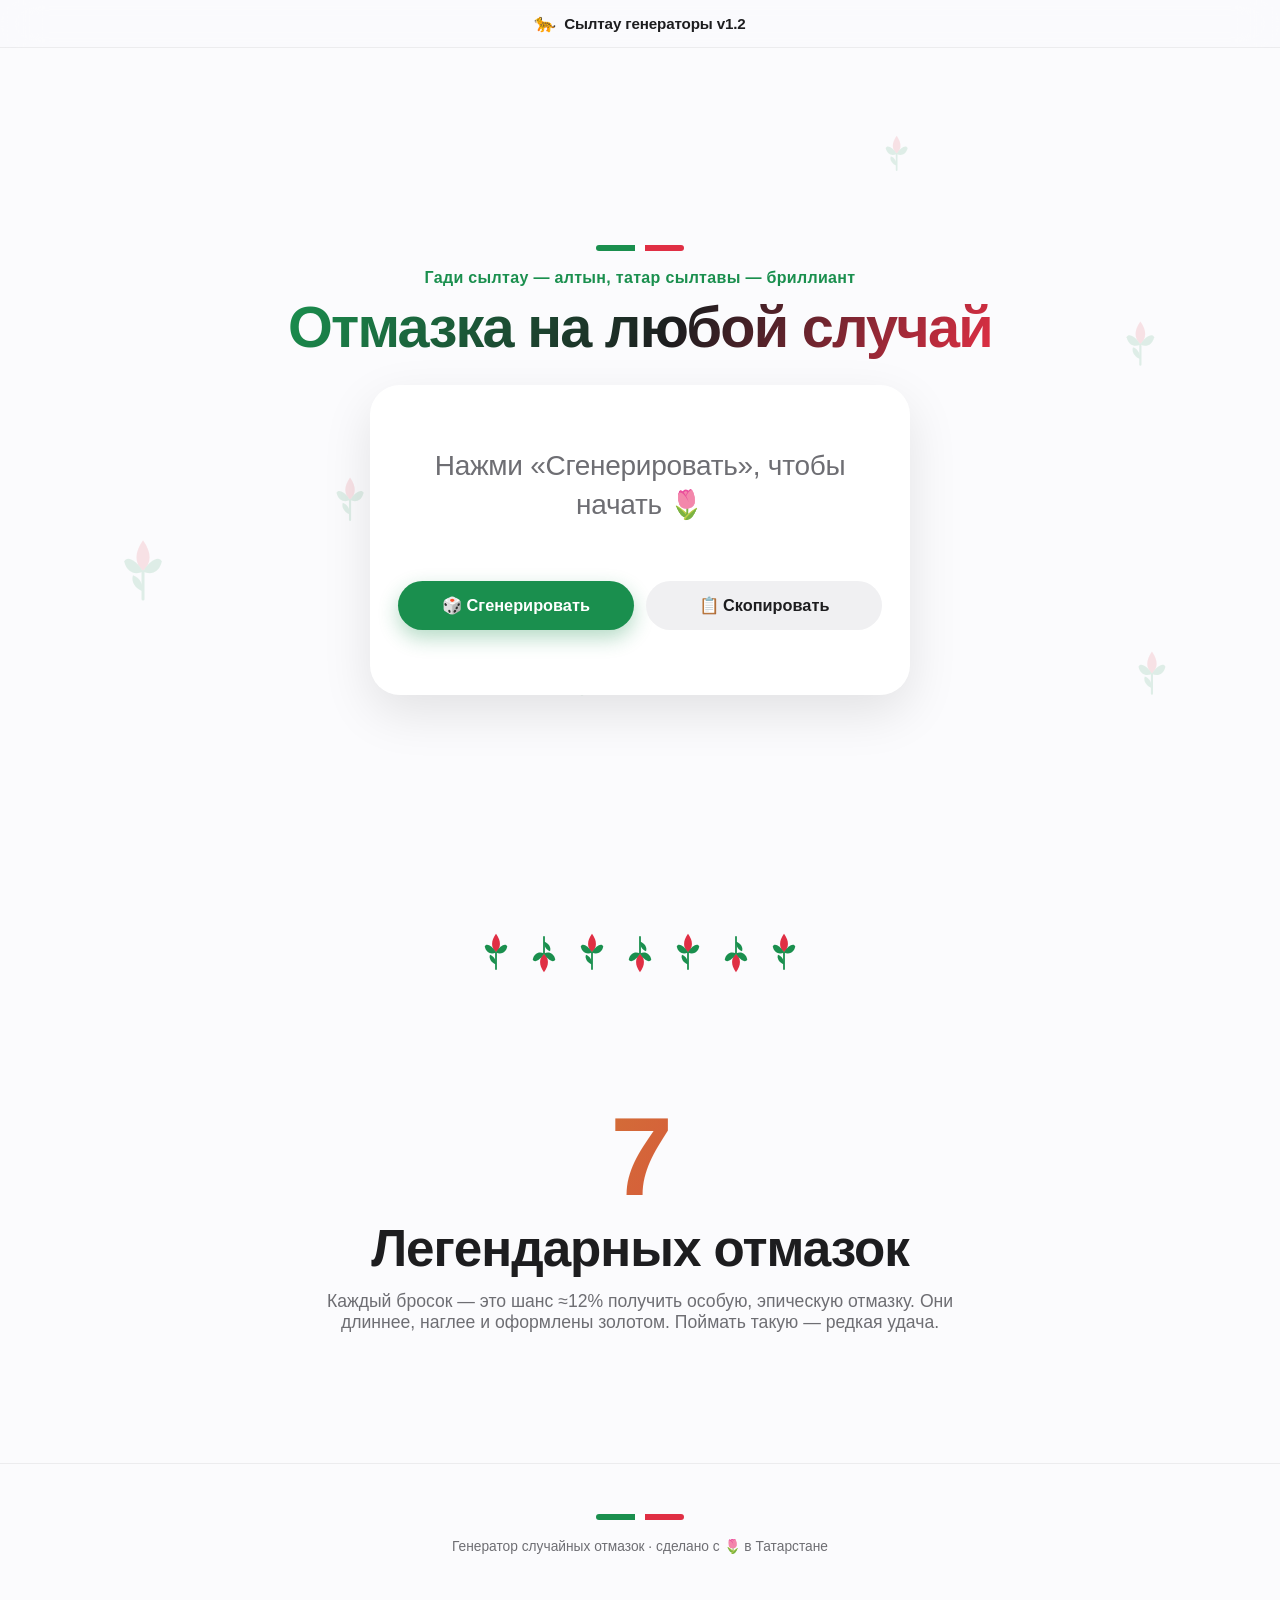
==== commit 85f3f797: "Set nav title to Tatar with version label https://claude.ai/code/session_01Ab9CjLofzbbfk2JriEwq1v" ====
--- a/excuse.html
+++ b/excuse.html
@@ -286,7 +286,7 @@
 
 <nav>
   <span class="leopard">🐆</span>
-  <span>Генератор отмазок</span>
+  <span>Сылтау генераторы v1.2</span>
 </nav>
 
 <header>
